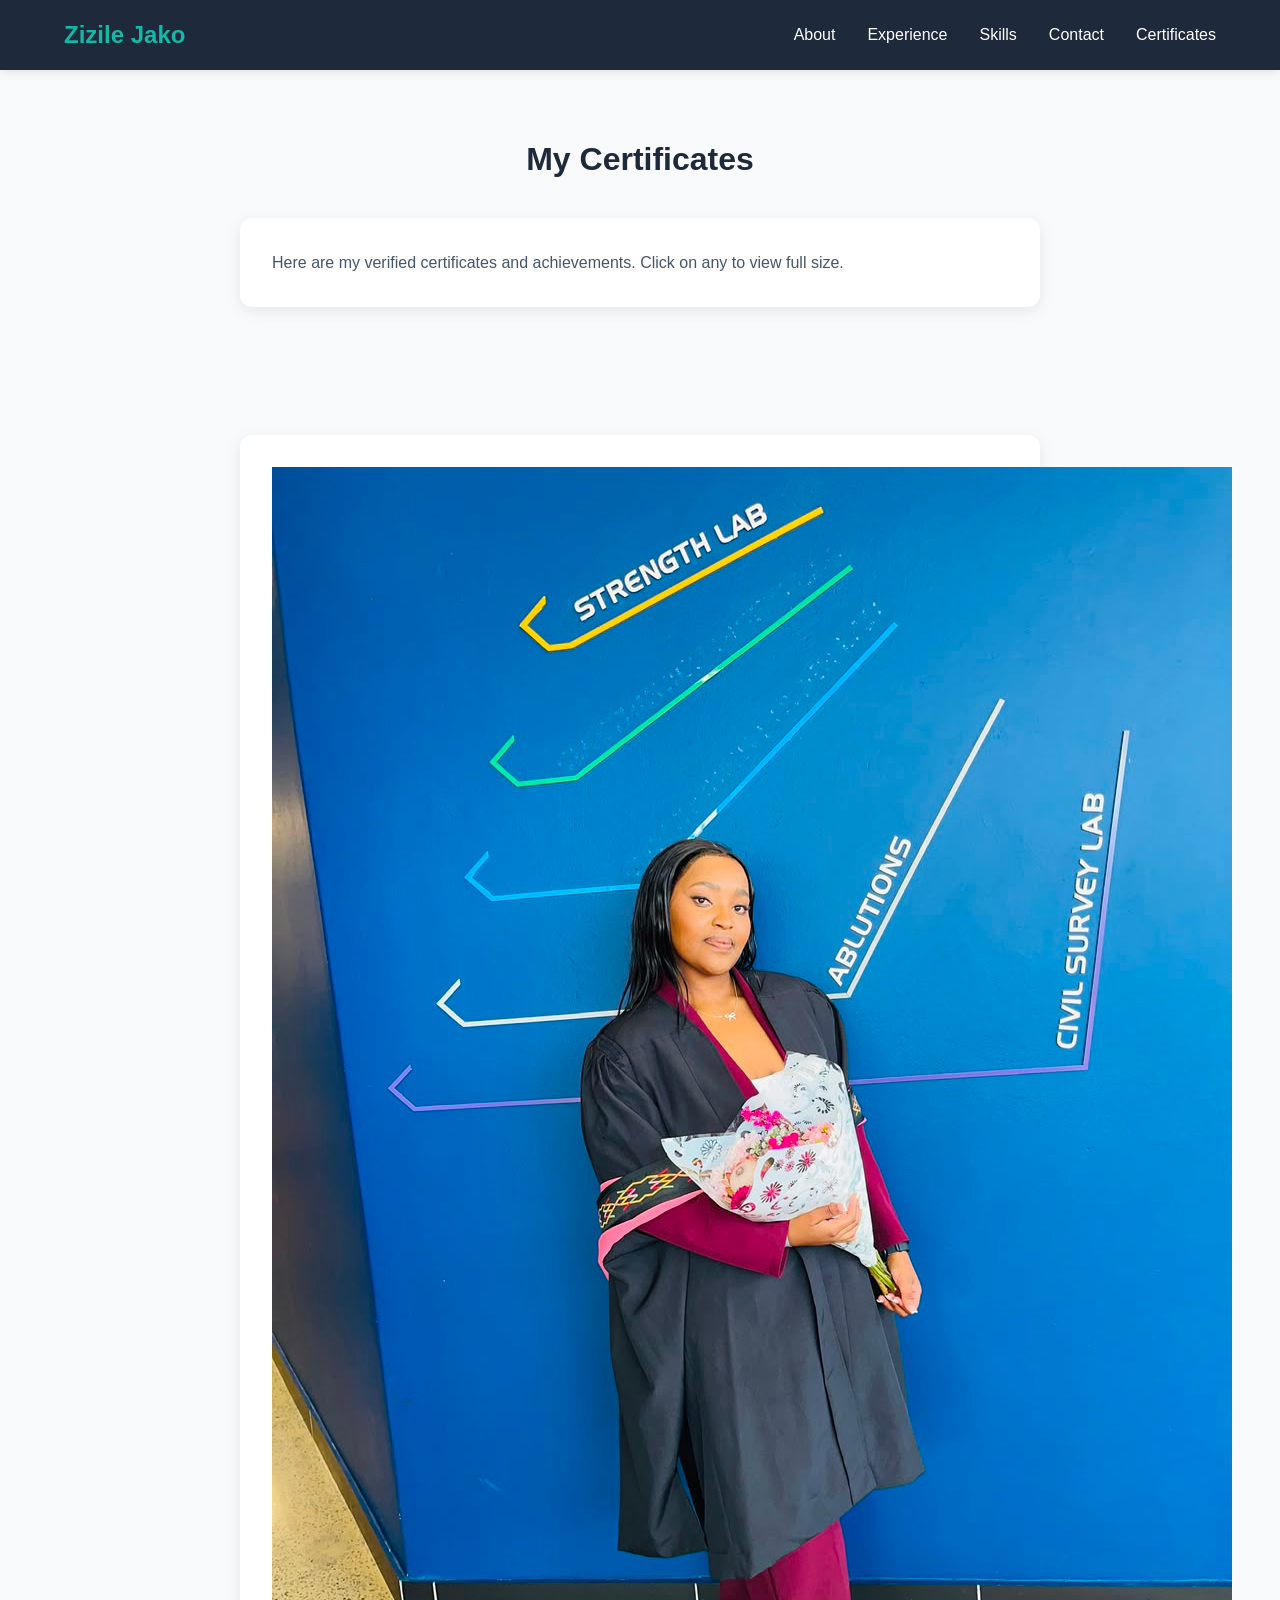
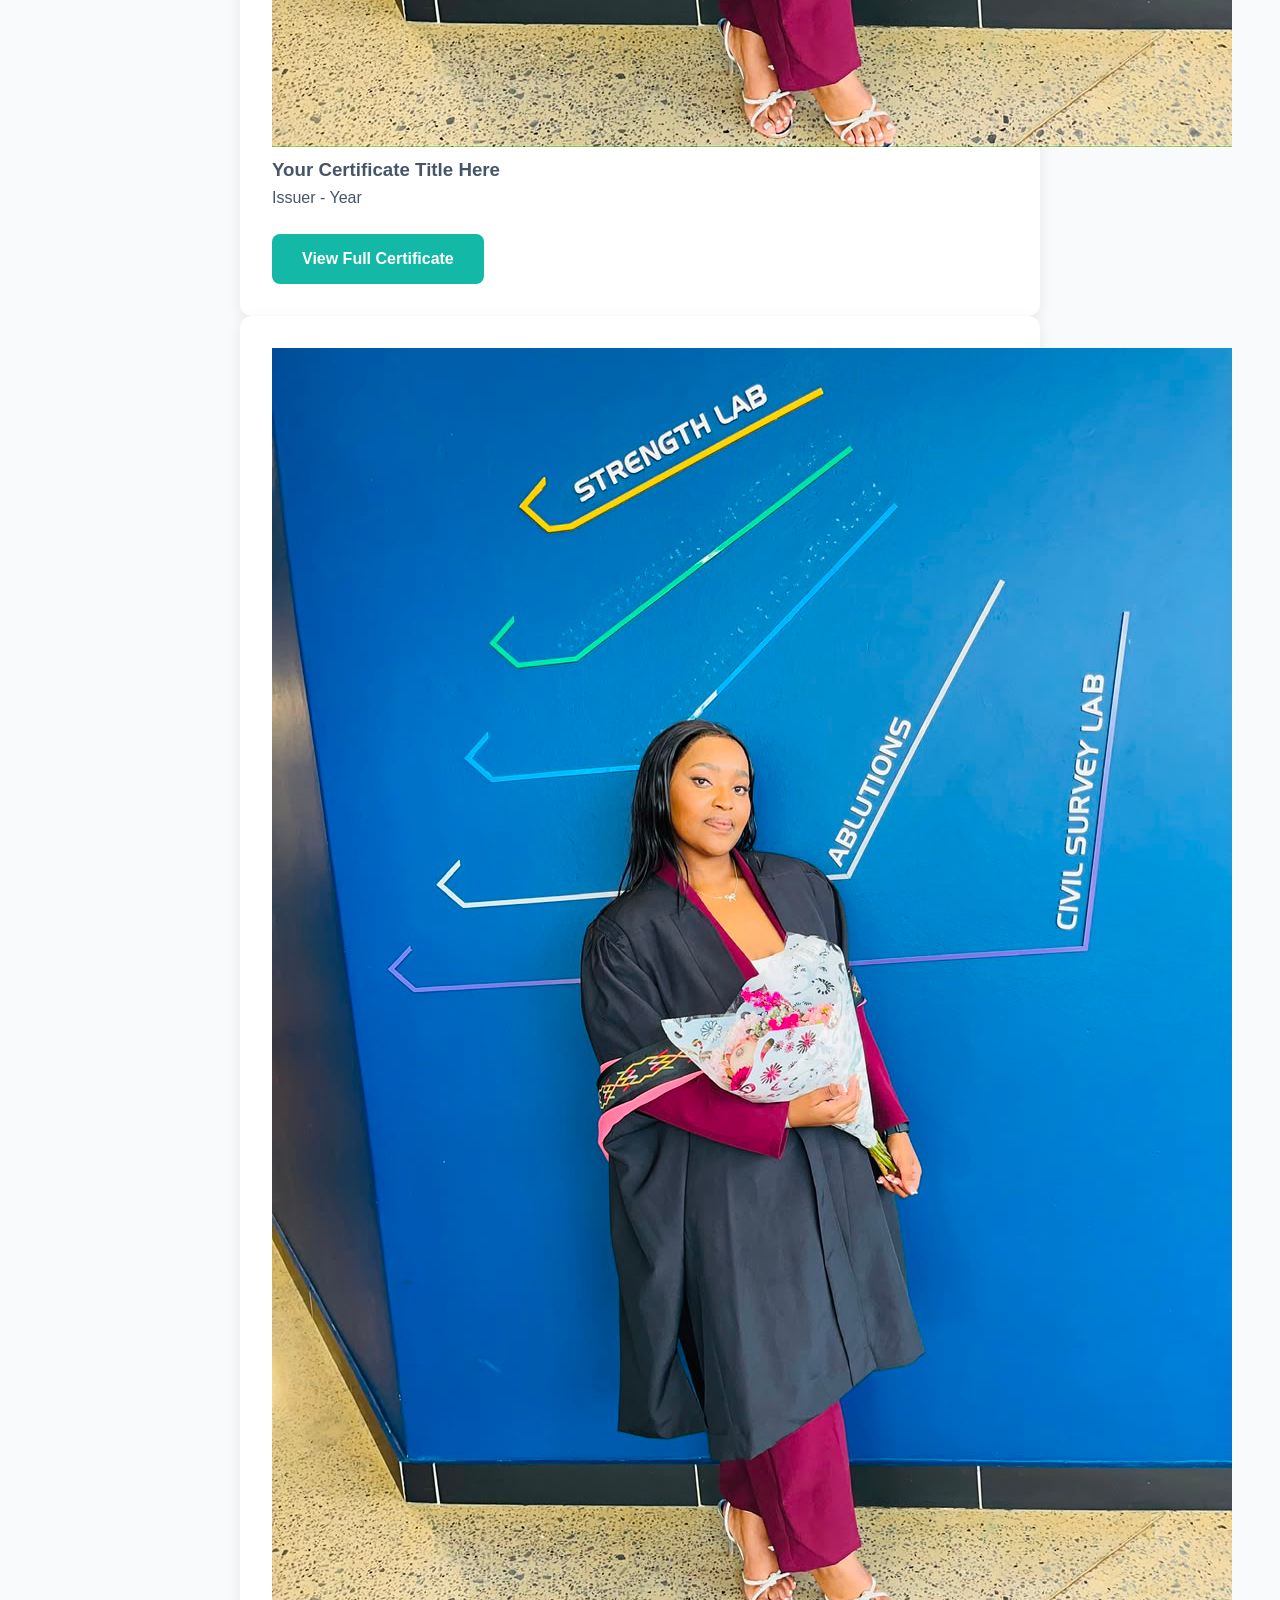
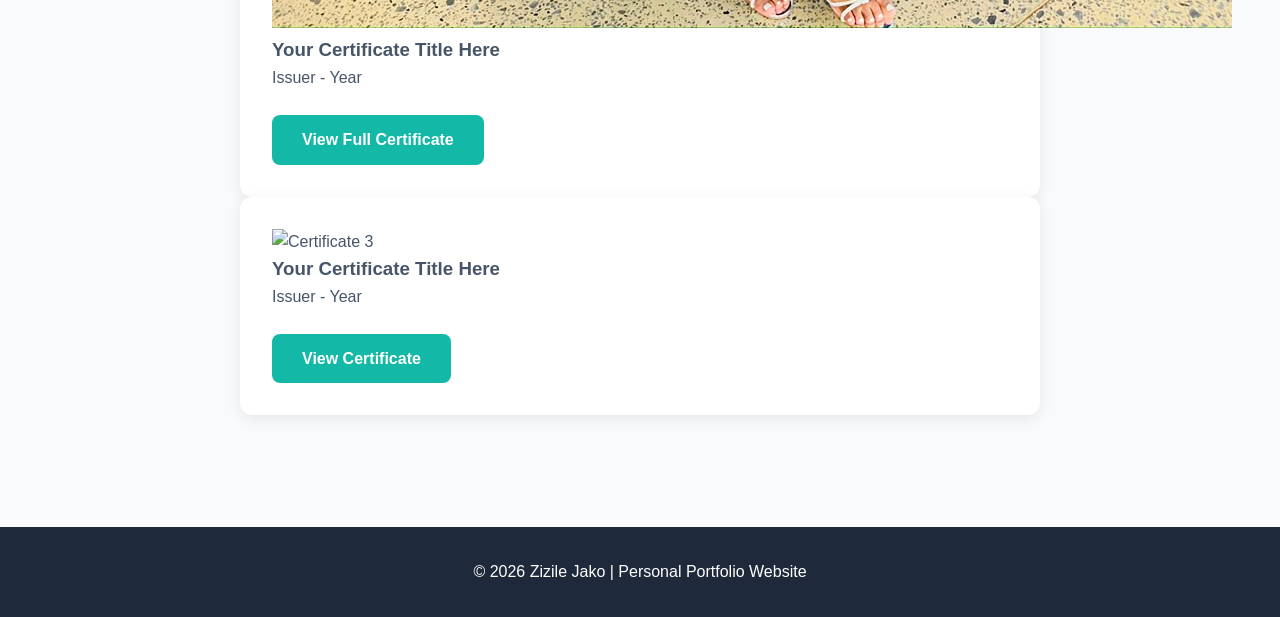
==== certificates.html @ ee4033ac "Create certificates.html" ====
<!DOCTYPE html>
<html lang="en">
<head>
    <meta charset="UTF-8">
    <meta name="viewport" content="width=device-width, initial-scale=1.0">
    <title>Certificates - Zizile Jako</title>
    <link rel="stylesheet" href="styles.css">
</head>
<body>
<header>
<div class="logo">Zizile Jako</div>
<nav>
<ul>
<li><a href="index.html#about">About</a></li>
<li><a href="index.html#experience">Experience</a></li>
<li><a href="index.html#skills">Skills</a></li>
<li><a href="index.html#contact">Contact</a></li>
<li><a href="certificates.html">Certificates</a></li>
</ul>
</nav>
</header>

<section id="about">
<h2>My Certificates</h2>
<div class="card">
<p>Here are my verified certificates and achievements. Click on any to view full size.</p>
</div>
</section>

<section id="certificates-list">
<div class="cert-grid">

    <!-- To add a certificate: change image name and title -->
    <div class="card cert-card">
        <img src="certificates/cert1.jpg" alt="Certificate 1" onerror="this.src='zizile.jpg'">
        <h3>Your Certificate Title Here</h3>
        <p>Issuer - Year</p>
        <a href="certificates/cert1.jpg" target="_blank" class="btn">View Full Certificate</a>
    </div>

    <div class="card cert-card">
        <img src="certificates/cert2.jpg" alt="Certificate 2" onerror="this.src='zizile.jpg'">
        <h3>Your Certificate Title Here</h3>
        <p>Issuer - Year</p>
        <a href="certificates/cert2.jpg" target="_blank" class="btn">View Full Certificate</a>
    </div>

    <div class="card cert-card">
        <img src="certificates/cert3.pdf" alt="Certificate 3">
        <h3>Your Certificate Title Here</h3>
        <p>Issuer - Year</p>
        <a href="certificates/cert3.pdf" target="_blank" class="btn">View Certificate</a>
    </div>

</div>
</section>

<footer>
<p>©️ 2026 Zizile Jako | Personal Portfolio Website</p>
</footer>
</body>
</html>
---- styles.css ----
:root {
  --navy: #1e293b;
  --slate: #334155;
  --teal: #14b8a6;
  --light: #f8fafc;
  --text: #475569;
}

* {
  margin: 0;
  padding: 0;
  box-sizing: border-box;
}

body {
  font-family: 'Segoe UI', Tahoma, Geneva, Verdana, sans-serif;
  line-height: 1.6;
  color: var(--text);
  background: var(--light);
}


header {
  background: var(--navy);
  color: white;
  padding: 1rem 5%;
  display: flex;
  justify-content: space-between;
  align-items: center;
  position: sticky;
  top: 0;
  z-index: 100;
  box-shadow: 0 2px 10px rgba(0,0,0,0.1);
}

.logo {
  font-size: 1.5rem;
  font-weight: bold;
  color: var(--teal);
}

nav ul {
  list-style: none;
  display: flex;
  gap: 2rem;
}

nav a {
  color: white;
  text-decoration: none;
  font-weight: 500;
  transition: color 0.3s;
}

nav a:hover {
  color: var(--teal);
}


.hero {
  display: flex;
  align-items: center;
  gap: 3rem;
  padding: 4rem 5%;
  background: linear-gradient(135deg, var(--navy) 0%, var(--slate) 100%);
  color: white;
}

.hero img {
  width: 220px;
  height: 220px;
  border-radius: 50%;
  object-fit: cover;
  border: 4px solid var(--teal);
  box-shadow: 0 8px 20px rgba(0,0,0,0.3);
  cursor : pointer;
  transition: tranform 0.3s, box-shadow 0.3s;
}

.her0 img:hover{
    transform: scale(1.05);
    box-shadow: 0 12px 25px rgba(20, 184, 166, 0.4);
}

.hero-text h1 {
  font-size: 2.5rem;
  margin-bottom: 0.5rem;
  color: var(--teal);
}

.hero-text h2 {
  font-size: 1.3rem;
  margin-bottom: 1rem;
  font-weight: 400;
  color: #cbd5e1;
}


section {
  padding: 4rem 5%;
}

section h2 {
  text-align: center;
  font-size: 2rem;
  margin-bottom: 2rem;
  color: var(--navy);
}

.card {
  background: white;
  padding: 2rem;
  border-radius: 12px;
  box-shadow: 0 4px 15px rgba(0,0,0,0.08);
  max-width: 800px;
  margin: 0 auto;
}


.skills {
  display: flex;
  flex-wrap: wrap;
  gap: 1rem;
  justify-content: center;
  max-width: 800px;
  margin: 0 auto;
}

.skill {
  background: var(--teal);
  color: white;
  padding: 0.8rem 1.5rem;
  border-radius: 25px;
  font-weight: 600;
}


.btn {
  display: inline-block;
  background: var(--teal);
  color: white;
  padding: 12px 30px;
  border-radius: 8px;
  text-decoration: none;
  font-weight: bold;
  margin-top: 1.5rem;
  transition: transform 0.2s, background 0.3s;
}

.btn:hover {
  background: #0d9488;
  transform: translateY(-2px);
}


footer {
  background: var(--navy);
  color: white;
  text-align: center;
  padding: 2rem;
  margin-top: 3rem;
}


@media (max-width: 768px) {
  header {
    flex-direction: column;
    gap: 1rem;
  }
  .hero {
    flex-direction: column;
    text-align: center;
  }
  nav ul {
    gap: 1rem;
    flex-wrap: wrap;
    justify-content: center;
  }
}
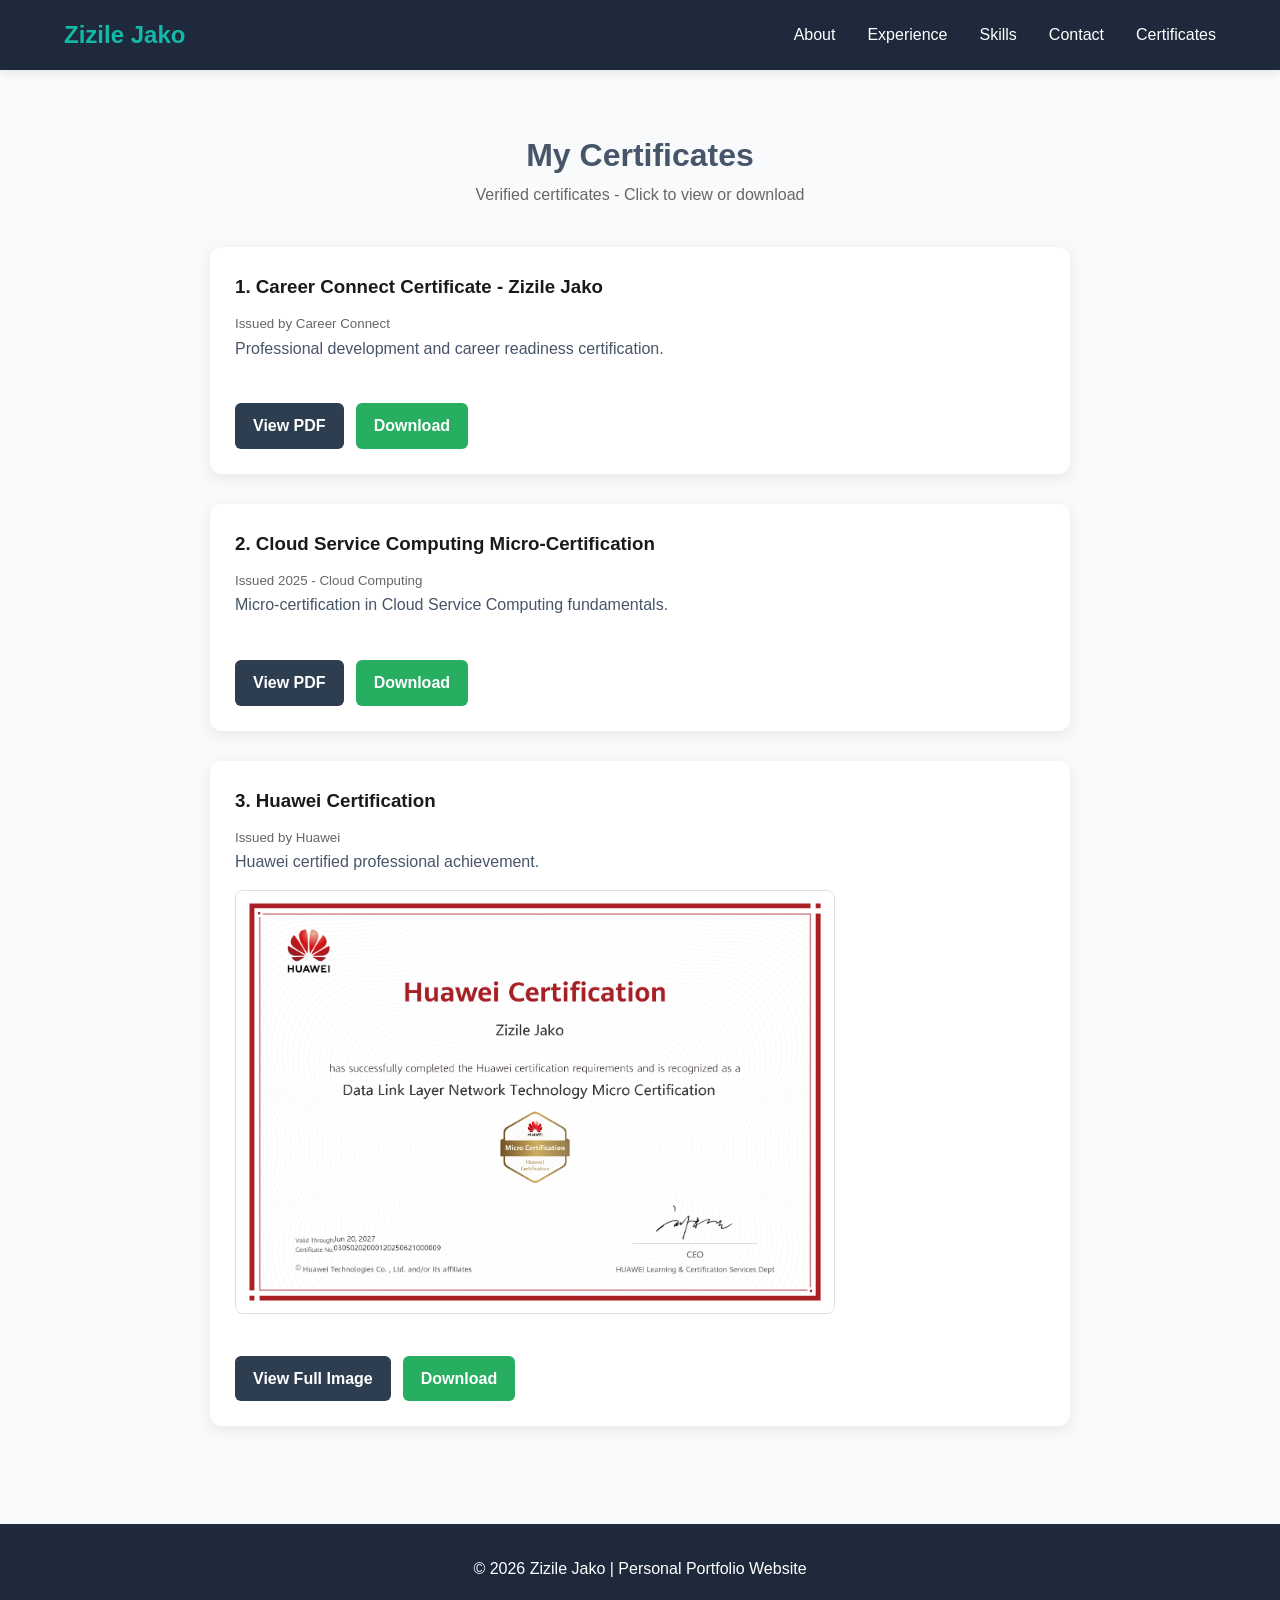
==== commit 2f90e7eb: "Update certificates.html" ====
--- a/certificates.html
+++ b/certificates.html
@@ -1,10 +1,20 @@
 <!DOCTYPE html>
 <html lang="en">
 <head>
-    <meta charset="UTF-8">
-    <meta name="viewport" content="width=device-width, initial-scale=1.0">
-    <title>Certificates - Zizile Jako</title>
-    <link rel="stylesheet" href="styles.css">
+<meta charset="UTF-8">
+<meta name="viewport" content="width=device-width, initial-scale=1.0">
+<title>Certificates - Zizile Jako</title>
+<link rel="stylesheet" href="styles.css">
+<style>
+.certs { max-width: 900px; margin: 40px auto; padding: 20px; }
+.cert { background:#fff; border-radius:12px; padding:25px; margin-bottom:30px; box-shadow:0 4px 15px rgba(0,0,0,0.08); }
+.cert h3 { margin:0 0 8px; color:#1a1a1a; }
+.cert small { color:#666; }
+.cert img { width:100%; max-width:600px; border:1px solid #ddd; border-radius:8px; margin-top:15px; display:block; }
+.btns { display:flex; gap:12px; margin-top:18px; }
+.btn { background:#2c3e50; color:white; padding:10px 18px; border-radius:6px; text-decoration:none; font-weight:bold; }
+.btn.green { background:#27ae60; }
+</style>
 </head>
 <body>
 <header>
@@ -20,43 +30,43 @@
 </nav>
 </header>
 
-<section id="about">
-<h2>My Certificates</h2>
-<div class="card">
-<p>Here are my verified certificates and achievements. Click on any to view full size.</p>
+<div class="certs">
+<h1 style="text-align:center;">My Certificates</h1>
+<p style="text-align:center;color:#666;margin-bottom:40px;">Verified certificates - Click to view or download</p>
+
+<div class="cert">
+<h3>1. Career Connect Certificate - Zizile Jako</h3>
+<small>Issued by Career Connect</small>
+<p>Professional development and career readiness certification.</p>
+<div class="btns">
+<a class="btn" href="Certificate_Zizile_Jako.pdf" target="_blank">View PDF</a>
+<a class="btn green" href="Certificate_Zizile_Jako.pdf" download>Download</a>
 </div>
-</section>
+</div>
 
-<section id="certificates-list">
-<div class="cert-grid">
+<div class="cert">
+<h3>2. Cloud Service Computing Micro-Certification</h3>
+<small>Issued 2025 - Cloud Computing</small>
+<p>Micro-certification in Cloud Service Computing fundamentals.</p>
+<div class="btns">
+<a class="btn" href="Cloud Service Computing Micro-Certification (3).pdf" target="_blank">View PDF</a>
+<a class="btn green" href="Cloud Service Computing Micro-Certification (3).pdf" download>Download</a>
+</div>
+</div>
 
-    <!-- To add a certificate: change image name and title -->
-    <div class="card cert-card">
-        <img src="certificates/cert1.jpg" alt="Certificate 1" onerror="this.src='zizile.jpg'">
-        <h3>Your Certificate Title Here</h3>
-        <p>Issuer - Year</p>
-        <a href="certificates/cert1.jpg" target="_blank" class="btn">View Full Certificate</a>
-    </div>
-
-    <div class="card cert-card">
-        <img src="certificates/cert2.jpg" alt="Certificate 2" onerror="this.src='zizile.jpg'">
-        <h3>Your Certificate Title Here</h3>
-        <p>Issuer - Year</p>
-        <a href="certificates/cert2.jpg" target="_blank" class="btn">View Full Certificate</a>
-    </div>
-
-    <div class="card cert-card">
-        <img src="certificates/cert3.pdf" alt="Certificate 3">
-        <h3>Your Certificate Title Here</h3>
-        <p>Issuer - Year</p>
-        <a href="certificates/cert3.pdf" target="_blank" class="btn">View Certificate</a>
-    </div>
+<div class="cert">
+<h3>3. Huawei Certification</h3>
+<small>Issued by Huawei</small>
+<p>Huawei certified professional achievement.</p>
+<img src="huawei.png" alt="Huawei Certificate">
+<div class="btns">
+<a class="btn" href="huawei.png" target="_blank">View Full Image</a>
+<a class="btn green" href="huawei.png" download>Download</a>
+</div>
+</div>
 
 </div>
-</section>
 
-<footer>
-<p>©️ 2026 Zizile Jako | Personal Portfolio Website</p>
-</footer>
+<footer><p>©️ 2026 Zizile Jako | Personal Portfolio Website</p></footer>
 </body>
 </html>
--- a/styles.css
+++ b/styles.css
@@ -177,4 +177,49 @@
     flex-wrap: wrap;
     justify-content: center;
   }
-}+}
+@media (max-width: 768px) {
+  header {
+    flex-direction: column;
+    gap: 1rem;
+  }
+  .hero {
+    flex-direction: column;
+    text-align: center;
+  }
+  nav ul {
+    gap: 1rem;
+    flex-wrap: wrap;
+    justify-content: center;
+  }
+}
+
+.cert-grid {
+    display: grid;
+    grid-template-columns: repeat(auto-fit, minmax(300px, 1fr));
+    gap: 25px;
+    max-width: 1100px;
+    margin: 0 auto;
+    padding: 0 5%;
+    margin-top: 20px;
+}
+.cert-card {
+    text-align: center;
+    padding: 20px !important;
+}
+.cert-card img {
+    width: 100%;
+    height: 220px;
+    object-fit: cover;
+    border-radius: 8px;
+    border: 1px solid #ddd;
+    margin-bottom: 12px;
+}
+.cert-card h3 {
+    color: var(--navy);
+    margin: 10px 0 5px;
+}
+.cert-card p {
+    color: var(--text);
+    margin-bottom: 10px;
+}
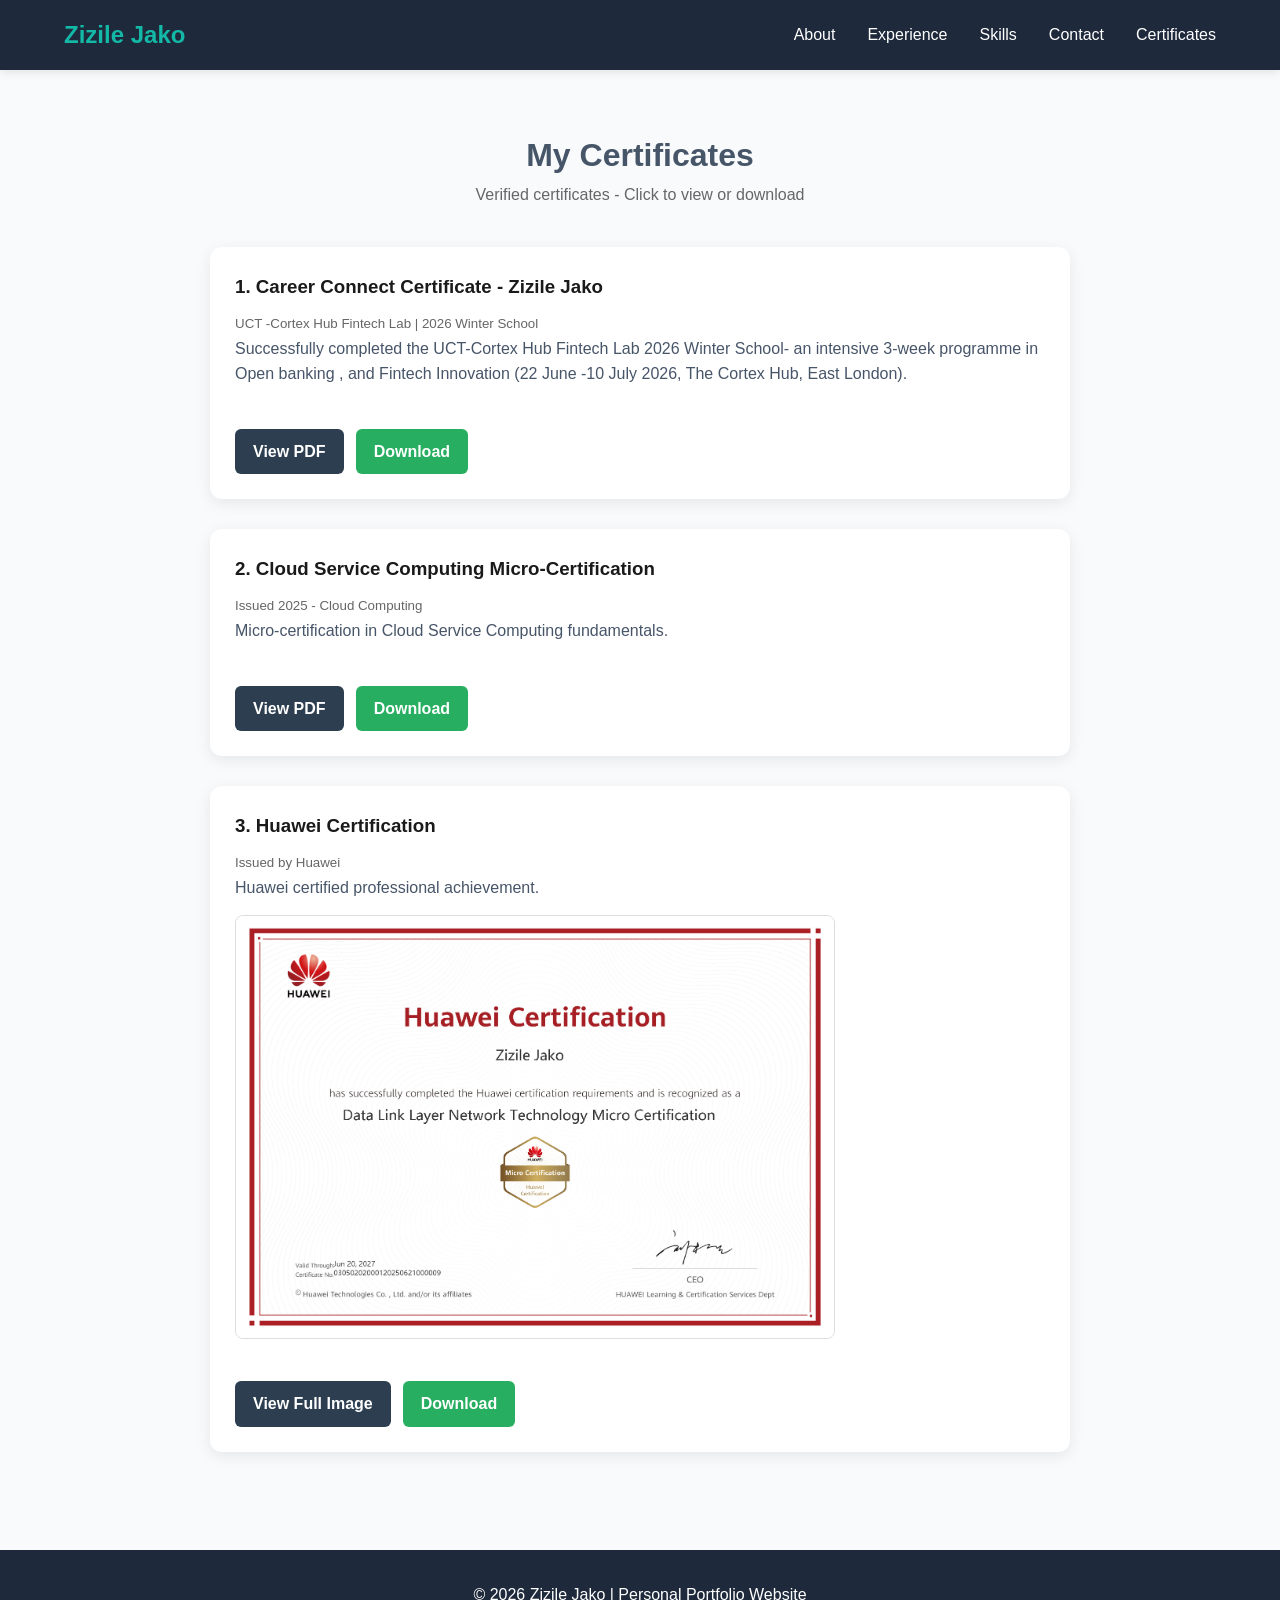
==== commit eca6c5c0: "Update certificates.html" ====
--- a/certificates.html
+++ b/certificates.html
@@ -36,8 +36,8 @@
 
 <div class="cert">
 <h3>1. Career Connect Certificate - Zizile Jako</h3>
-<small>Issued by Career Connect</small>
-<p>Professional development and career readiness certification.</p>
+<small>UCT -Cortex Hub Fintech Lab | 2026 Winter School </small>
+<p>Successfully completed the UCT-Cortex Hub Fintech Lab 2026 Winter School- an intensive 3-week programme in Open banking , and Fintech Innovation (22 June -10 July 2026, The Cortex Hub, East London).</p>
 <div class="btns">
 <a class="btn" href="Certificate_Zizile_Jako.pdf" target="_blank">View PDF</a>
 <a class="btn green" href="Certificate_Zizile_Jako.pdf" download>Download</a>
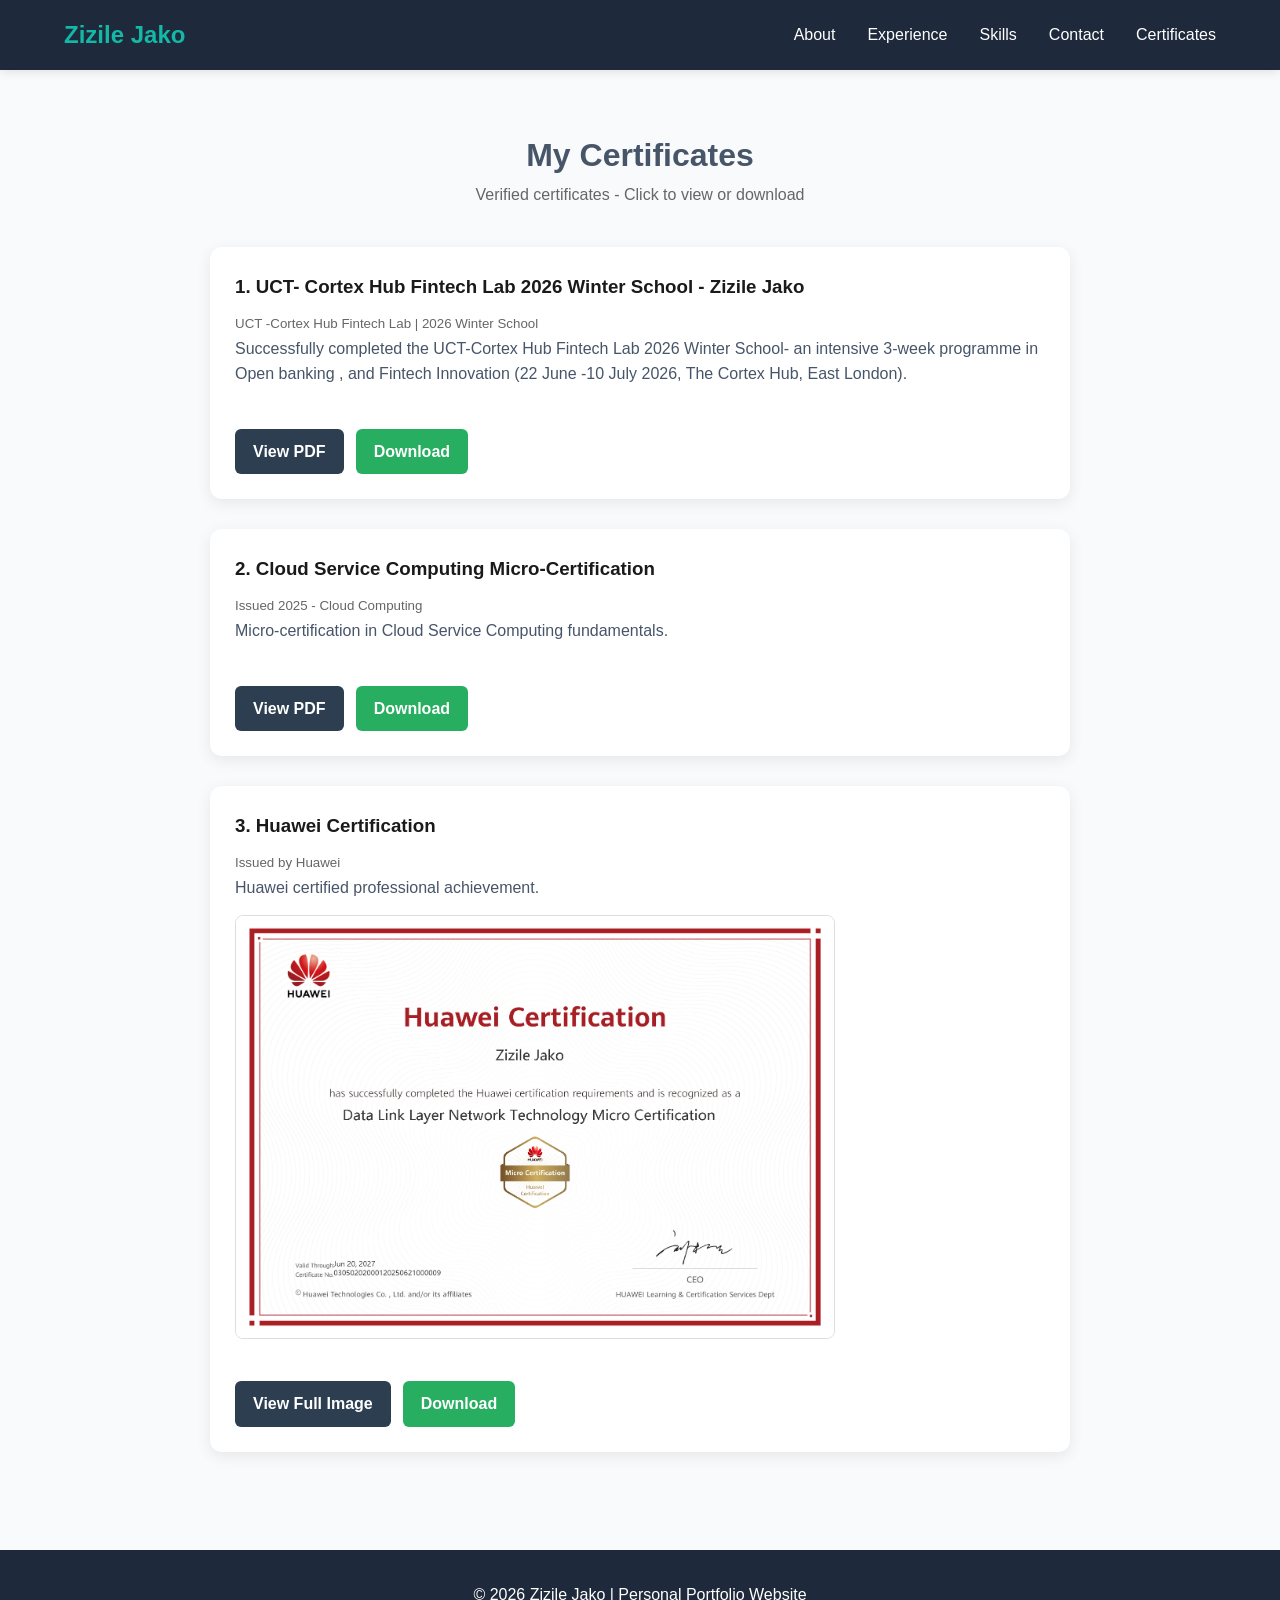
==== commit 4f1f90e0: "Update certificates.html" ====
--- a/certificates.html
+++ b/certificates.html
@@ -35,7 +35,7 @@
 <p style="text-align:center;color:#666;margin-bottom:40px;">Verified certificates - Click to view or download</p>
 
 <div class="cert">
-<h3>1. Career Connect Certificate - Zizile Jako</h3>
+<h3>1. UCT- Cortex Hub Fintech Lab 2026 Winter School - Zizile Jako</h3>
 <small>UCT -Cortex Hub Fintech Lab | 2026 Winter School </small>
 <p>Successfully completed the UCT-Cortex Hub Fintech Lab 2026 Winter School- an intensive 3-week programme in Open banking , and Fintech Innovation (22 June -10 July 2026, The Cortex Hub, East London).</p>
 <div class="btns">
